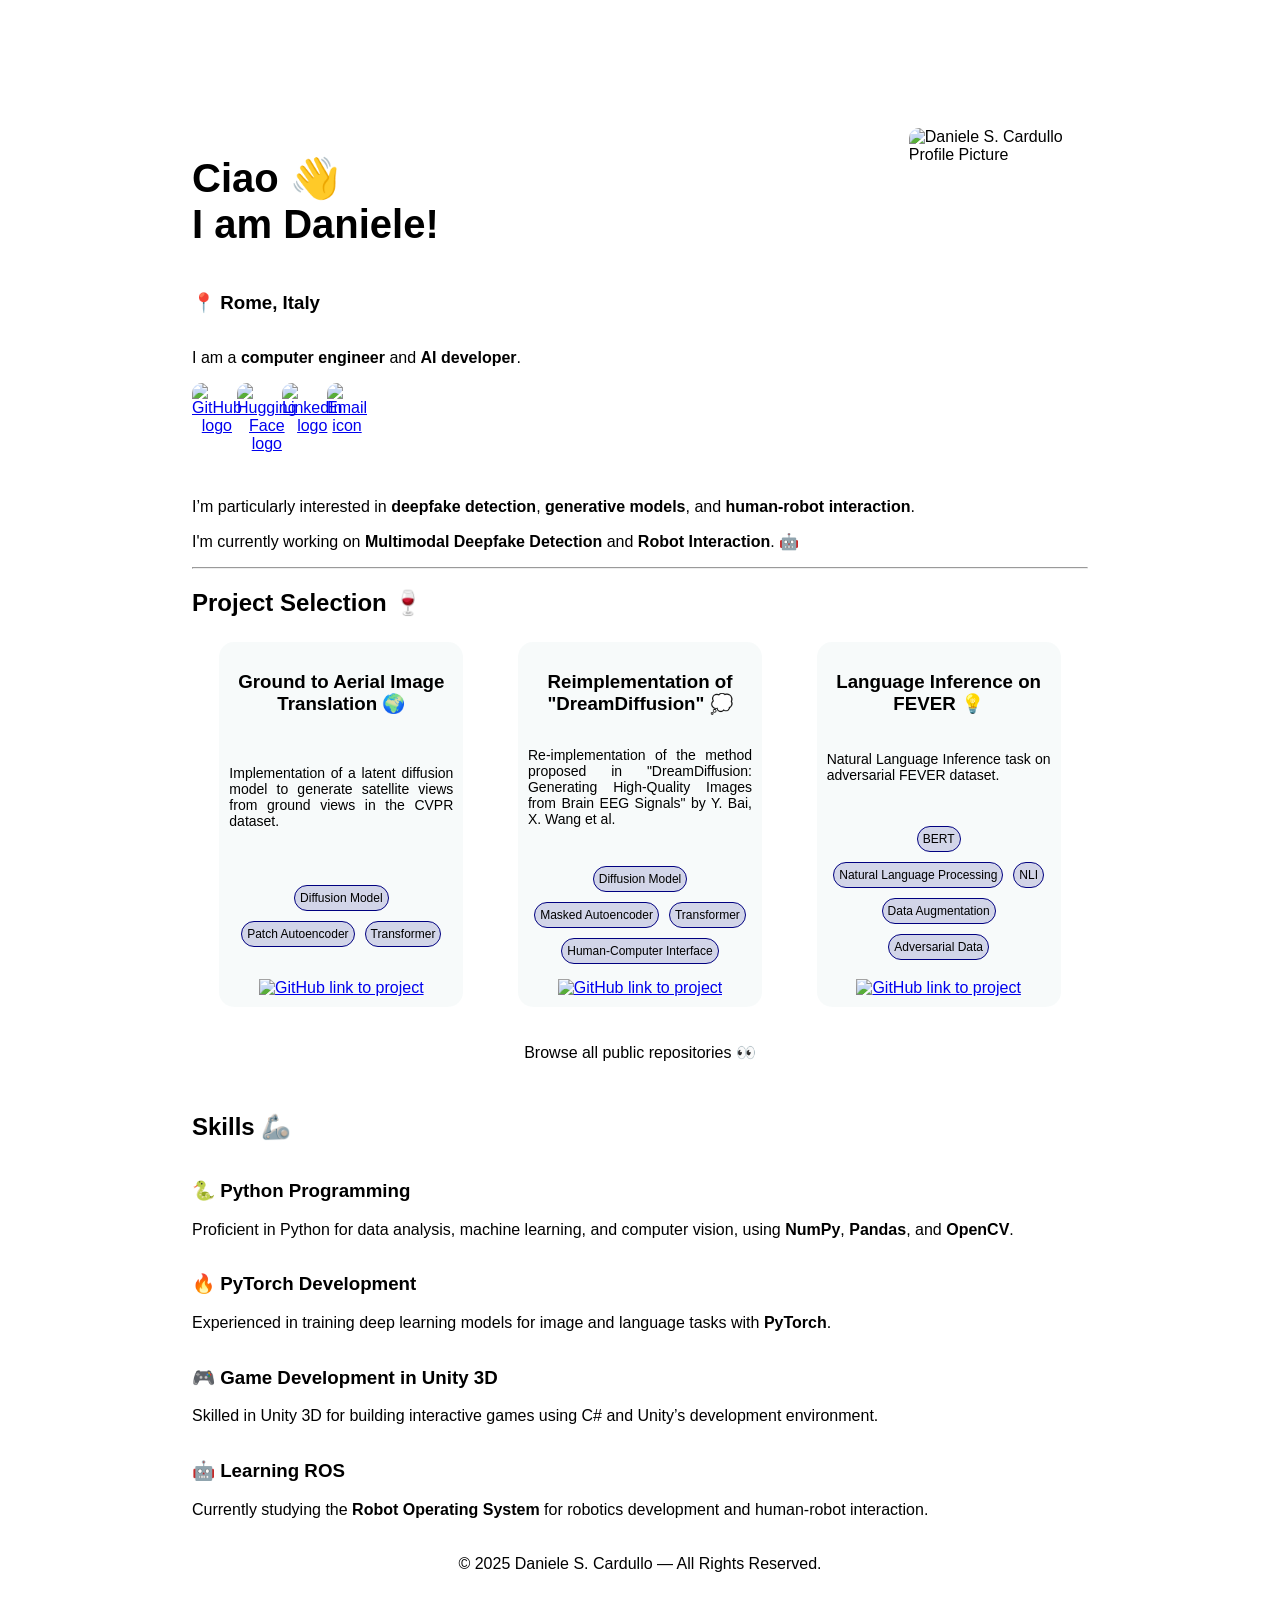
==== index.html @ b748948b "bug fixes" ====
<!DOCTYPE html>
<html lang="en">
<head>
    <meta charset="UTF-8">
    <meta name="viewport" content="width=device-width, initial-scale=1.0">
    <title>Daniele S. Cardullo | AI Developer & Computer Engineer</title>
    
    <!-- Meta SEO Tags -->
    <meta name="description" content="Daniele S. Cardullo is a computer engineer and AI developer based in Rome, Italy. Specialized in deepfake detection, generative models, and human-robot interaction.">
    <meta name="keywords" content="Daniele Cardullo, AI Developer, Computer Engineer, Deepfake Detection, Generative Models, Robotics, Python, PyTorch, Unity 3D, ROS, Hugging Face, GitHub Projects, Rome">
    <meta name="author" content="Daniele S. Cardullo">
    <meta name="robots" content="index, follow">
    <link rel="canonical" href="https://dan-crdll.github.io/"> <!-- Update to your actual domain -->

    <!-- Open Graph / Facebook -->
    <meta property="og:title" content="Daniele S. Cardullo | AI Developer & Computer Engineer">
    <meta property="og:description" content="Portfolio of Daniele S. Cardullo - Explore AI & Robotics Projects.">
    <meta property="og:image" content="https://avatars.githubusercontent.com/u/124797958?v=4">
    <meta property="og:url" content="https://dan-crdll.github.io/">
    <meta property="og:type" content="website">

    <!-- Twitter Card -->
    <meta name="twitter:card" content="summary_large_image">
    <meta name="twitter:title" content="Daniele S. Cardullo | AI Developer & Computer Engineer">
    <meta name="twitter:description" content="Explore the portfolio of Daniele, an AI researcher focused on deepfake detection and HRI.">
    <meta name="twitter:image" content="https://avatars.githubusercontent.com/u/124797958?v=4">

    <link rel="stylesheet" href="style.css">
</head>
<body>
    <header>
        <div id="intro">
            <div class="left">
                <h1>Ciao 👋 <br> I am Daniele!</h1>
                <h3>📍 Rome, Italy</h3>
                <p>I am a <em>computer engineer</em> and <em>AI developer</em>.</p>
                <div id="contacts" aria-label="Social links">
                    <a href="https://github.com/dan-crdll" target="_blank" rel="noopener" aria-label="GitHub">
                        <img class="logo" src="https://cdn-icons-png.flaticon.com/512/25/25231.png" alt="GitHub logo">
                    </a>
                    <a href="https://huggingface.co/osusume" target="_blank" rel="noopener" aria-label="HuggingFace">
                        <img class="logo" src="https://huggingface.co/datasets/huggingface/brand-assets/resolve/main/hf-logo.svg" alt="Hugging Face logo">
                    </a>
                    <a href="https://www.linkedin.com/in/daniele-s-cardullo-014a7a170/" target="_blank" rel="noopener" aria-label="LinkedIn">
                        <img class="logo" src="https://cdn-icons-png.flaticon.com/512/3991/3991775.png" alt="LinkedIn logo">
                    </a>
                    <a href="mailto:danielecardullo.drive@gmail.com" target="_blank" aria-label="Email">
                        <img class="logo" src="https://cdn-icons-png.flaticon.com/512/666/666162.png" alt="Email icon">
                    </a>
                </div>
            </div>
            <div class="right">
                <img src="https://avatars.githubusercontent.com/u/124797958?v=4" alt="Daniele S. Cardullo Profile Picture">
            </div>
        </div>
    </header>

    <main>
        <section id="about">
            <p>I’m particularly interested in <strong>deepfake detection</strong>, <strong>generative models</strong>, and <strong>human-robot interaction</strong>.</p>
            <p>I'm currently working on <em>Multimodal Deepfake Detection</em> and <em>Robot Interaction</em>. 🤖</p>
        </section>

        <hr>

        <h2>Project Selection 🍷</h2>
        <section id="projects">

            <!-- Project Card 1 -->
            <article class="project_card">
                <h3>Ground to Aerial Image Translation 🌍</h3>
                <p>Implementation of a latent diffusion model to generate satellite views from ground views in the CVPR dataset.</p>
                <div class="tags">
                    <span class="tag">Diffusion Model</span>
                    <span class="tag">Patch Autoencoder</span>
                    <span class="tag">Transformer</span>
                </div>
                <a href="https://github.com/dan-crdll/ground_aerial_project" target="_blank" rel="noopener">
                    <img class="logo" src="https://cdn-icons-png.flaticon.com/512/25/25231.png" alt="GitHub link to project">
                </a>
            </article>

            <!-- Project Card 2 -->
            <article class="project_card">
                <h3>Reimplementation of "DreamDiffusion" 💭</h3>
                <p>Re-implementation of the method proposed in "DreamDiffusion: Generating High-Quality Images from Brain EEG Signals" by Y. Bai, X. Wang et al.</p>
                <div class="tags">
                    <span class="tag">Diffusion Model</span>
                    <span class="tag">Masked Autoencoder</span>
                    <span class="tag">Transformer</span>
                    <span class="tag">Human-Computer Interface</span>
                </div>
                <a href="https://github.com/dan-crdll/nn_project_dreamdiffusion" target="_blank" rel="noopener">
                    <img class="logo" src="https://cdn-icons-png.flaticon.com/512/25/25231.png" alt="GitHub link to project">
                </a>
            </article>

            <!-- Project Card 3 -->
            <article class="project_card">
                <h3>Language Inference on FEVER 💡</h3>
                <p>Natural Language Inference task on adversarial FEVER dataset.</p>
                <div class="tags">
                    <span class="tag">BERT</span>
                    <span class="tag">Natural Language Processing</span>
                    <span class="tag">NLI</span>
                    <span class="tag">Data Augmentation</span>
                    <span class="tag">Adversarial Data</span>
                </div>
                <a href="https://github.com/dan-crdll/nli_adversarial_FEVER" target="_blank" rel="noopener">
                    <img class="logo" src="https://cdn-icons-png.flaticon.com/512/25/25231.png" alt="GitHub link to project">
                </a>
            </article>


                <a href="https://github.com/dan-crdll?tab=repositories" class="tab" target="_blank" rel="noopener">
                    Browse all public repositories 👀
                </a>

        </section>

        <h2>Skills 🦾</h2>
        <section id="skills">
            <div class="skill_card">
                <h3>🐍 Python Programming</h3>
                <p>Proficient in Python for data analysis, machine learning, and computer vision, using <strong>NumPy</strong>, <strong>Pandas</strong>, and <strong>OpenCV</strong>.</p>
            </div>

            <div class="skill_card">
            <h3>🔥 PyTorch Development</h3>
            <p>Experienced in training deep learning models for image and language tasks with <strong>PyTorch</strong>.</p>
            </div>

            <div class="skill_card">
                <h3>🎮 Game Development in Unity 3D</h3>
                <p>Skilled in Unity 3D for building interactive games using C# and Unity’s development environment.</p>
            </div>

            <div class="skill_card">
                <h3>🤖 Learning ROS</h3>
                <p>Currently studying the <strong>Robot Operating System</strong> for robotics development and human-robot interaction.</p>
            </div>
        </section>
    </main>

    <footer>
        <p>© 2025 Daniele S. Cardullo — All Rights Reserved.</p>
    </footer>
</body>
</html>
---- style.css ----
body {
    margin: 10% 15% 15% 15%;
    font-family: 'Lucida Sans', 'Lucida Sans Regular', 'Lucida Grande', 'Lucida Sans Unicode', Geneva, Verdana, sans-serif;
}

#intro {
    display: flex;
    flex-direction: row;
    justify-content:space-between;
    width: 100%;
    margin-bottom: 5vh;
}

h1 {
    font-size: 40px;
}

#intro img {
    width: 100%;
    margin: 0;
    border-radius: 10px;
}

hr {
    color:cadetblue;
}

#intro .left {
    width: 100%;
    height: 100%;
    display: flex;
    flex-direction: column;
    justify-content: center;
}

#intro .right {
    width: 25%;
}

#projects {
    display: flex;
    justify-content: space-around;
    flex-wrap: wrap;
    width: 100%;
}

.project_card {
    width: 25%;
    display: flex;
    flex-direction: column;
    justify-content: space-between;
    align-items: center;
    text-align: center;
    border: 0px solid navy;
    border-radius: 15px;
    padding: 10px;
    margin: 5px;
    background-color: rgba(95, 158, 160, 0.05);
}

.project_card p {
    font-size: 14px;
    color: rgb(0, 0, 0);
    text-align: justify;
}

.tag {
    text-align: center;
    padding: 5px;
    border: 1px solid navy;
    border-radius: 25px;
    margin: 5px;
    background-color: rgba(0, 0, 128, 0.15);
    font-size: 12px;
}

.tags {
    display: flex;
    flex-direction: row;
    flex-wrap: wrap;
    justify-content: center;
    align-items: center;
    margin-top: 20px;
}

.logo {
    margin-top: 10px;
    width: 15%;
}

.tab {
    margin-top: 20px;
    margin-bottom: 20px;
    padding: 10px;
    width: 100%;
    text-align: center;
    border: 1px solid white;
    text-decoration: none;
    color: black;
}

.tab:hover {
    cursor: pointer;
    border: 1px solid navy;
    background-color: rgba(0, 0, 128, 0.15);
}

footer {
    width: 100%;
    text-align: center;
    margin-top: 20px;
}

#contacts {
    display: flex;
    justify-content: flex-start;
    flex-wrap: wrap;
    width: 100%;
}

#contacts a {
    text-align: center;
    width: 25px;
    margin-right: 20px;
}

em {
    text-decoration: none;
    font-style: normal;
    font-weight: bold;
}

#skills {
    width: 100%;
    display: flex;
    flex-direction: column;
    justify-content: space-around;
    flex-wrap: wrap;
}

.skill {
    text-align: center;
    width: 5%;
    height: auto;
    margin: 15px;
}

.skill img {
    width: 100%;
}

@media (max-width: 768px) {
    body {
        margin: 5% 10%;
    }

    #intro {
        flex-direction: column;
        align-items: center;
    }

    #intro .left{
        width: 100%;
    }

    #intro .right {
        width: 50%;
    }

    #intro img {
        width: 100%;
        margin-bottom: 20px;
    }

    h1 {
        font-size: 30px;
    }

    #projects {
        flex-direction: column;
        align-items: center;
    }

    .project_card {
        width: 90%;
        margin: 10px 0;
    }

    .tags {
        flex-direction: column;
        align-items: center;
    }

    .tag {
        margin: 5px 0;
        color: navy;
    }

    .logo {
        width: 15%;
    }

    .tab {
        font-size: 14px;
        padding: 8px;
    }

    #contacts {
        justify-content: center;
    }

    #contacts a {
        margin-right: 10px;
    }

    #skills {
        flex-direction: column;
        align-items: center;
    }

    .skill {
        width: 20%;
        margin: 10px 0;
    }
}
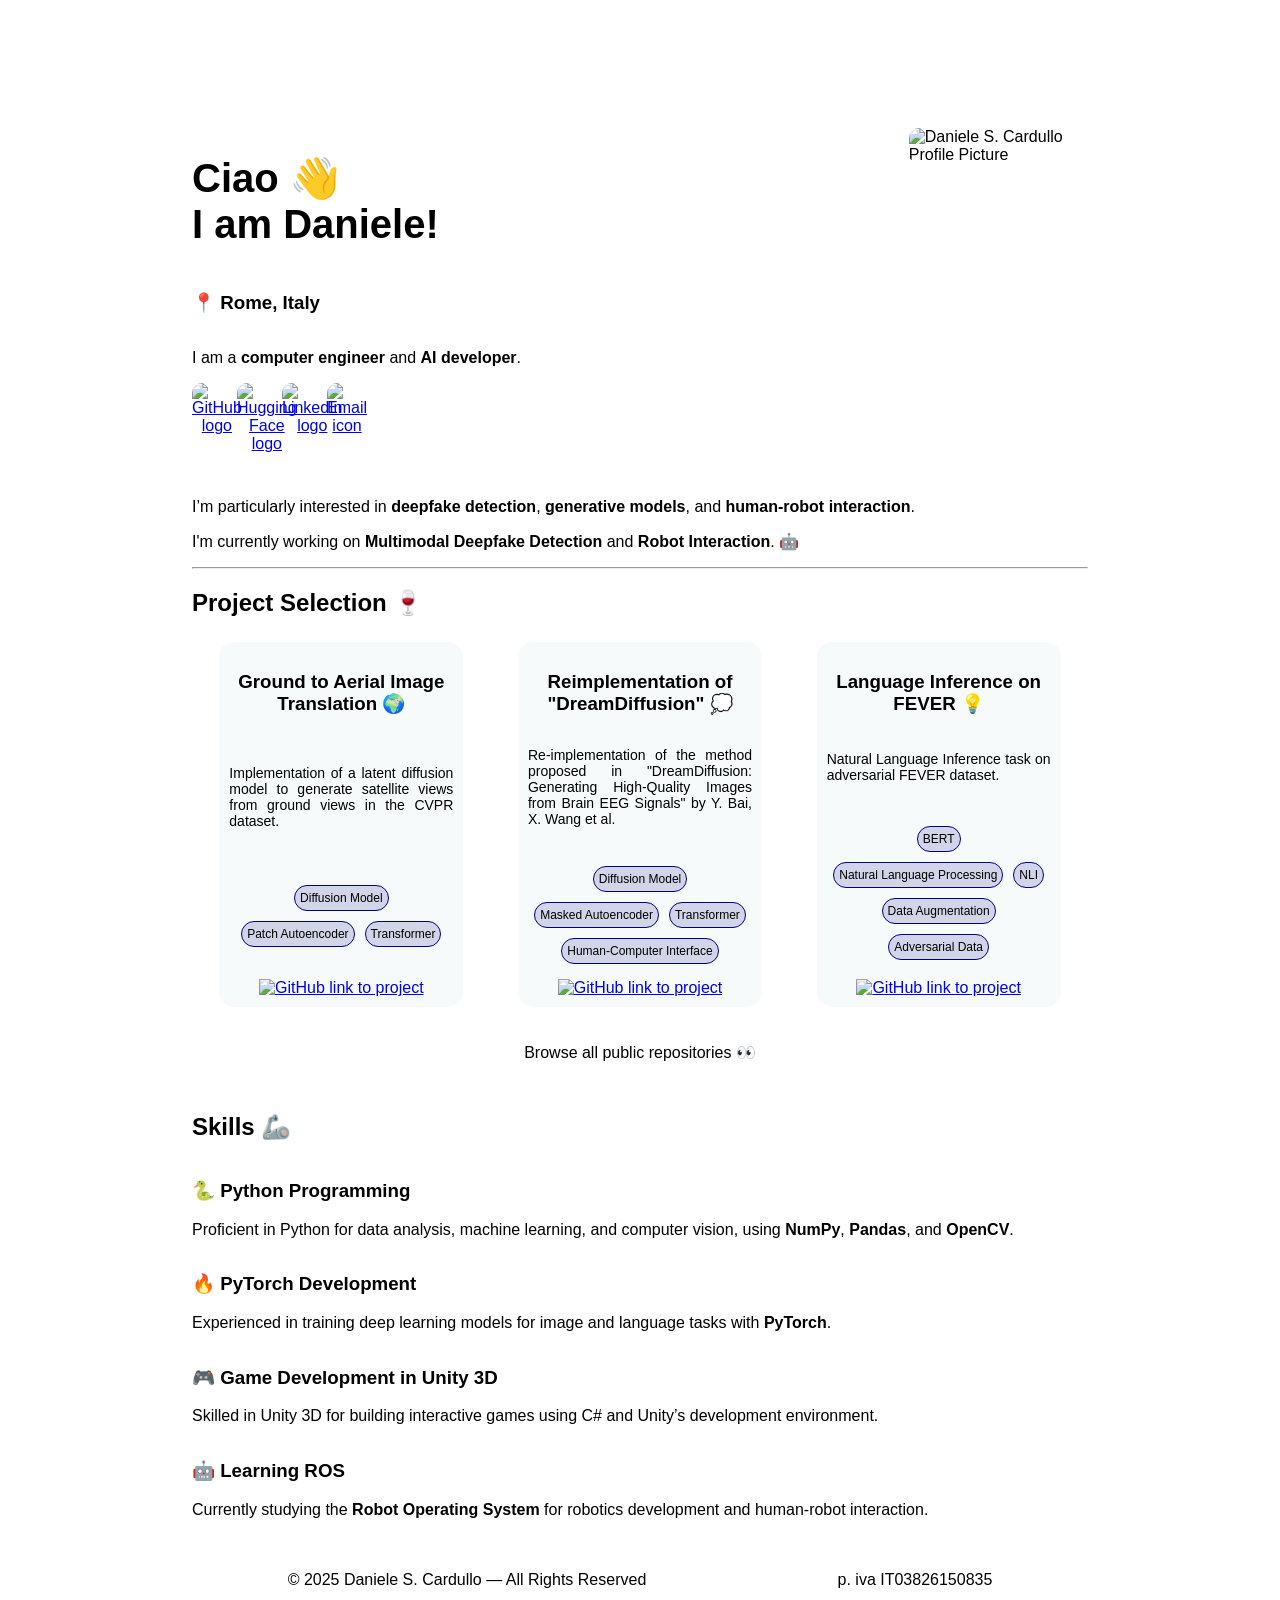
==== commit 2ce0e801: "bug fixes" ====
--- a/index.html
+++ b/index.html
@@ -143,7 +143,7 @@
     </main>
 
     <footer>
-        <p>© 2025 Daniele S. Cardullo — All Rights Reserved.</p>
+        <p>© 2025 Daniele S. Cardullo — All Rights Reserved</p> <p>p. iva  IT03826150835</p>
     </footer>
 </body>
 </html>
--- a/style.css
+++ b/style.css
@@ -109,6 +109,10 @@
     width: 100%;
     text-align: center;
     margin-top: 20px;
+    display: flex;
+    flex-direction: row;
+    justify-content: space-around;
+    align-content: center;
 }
 
 #contacts {
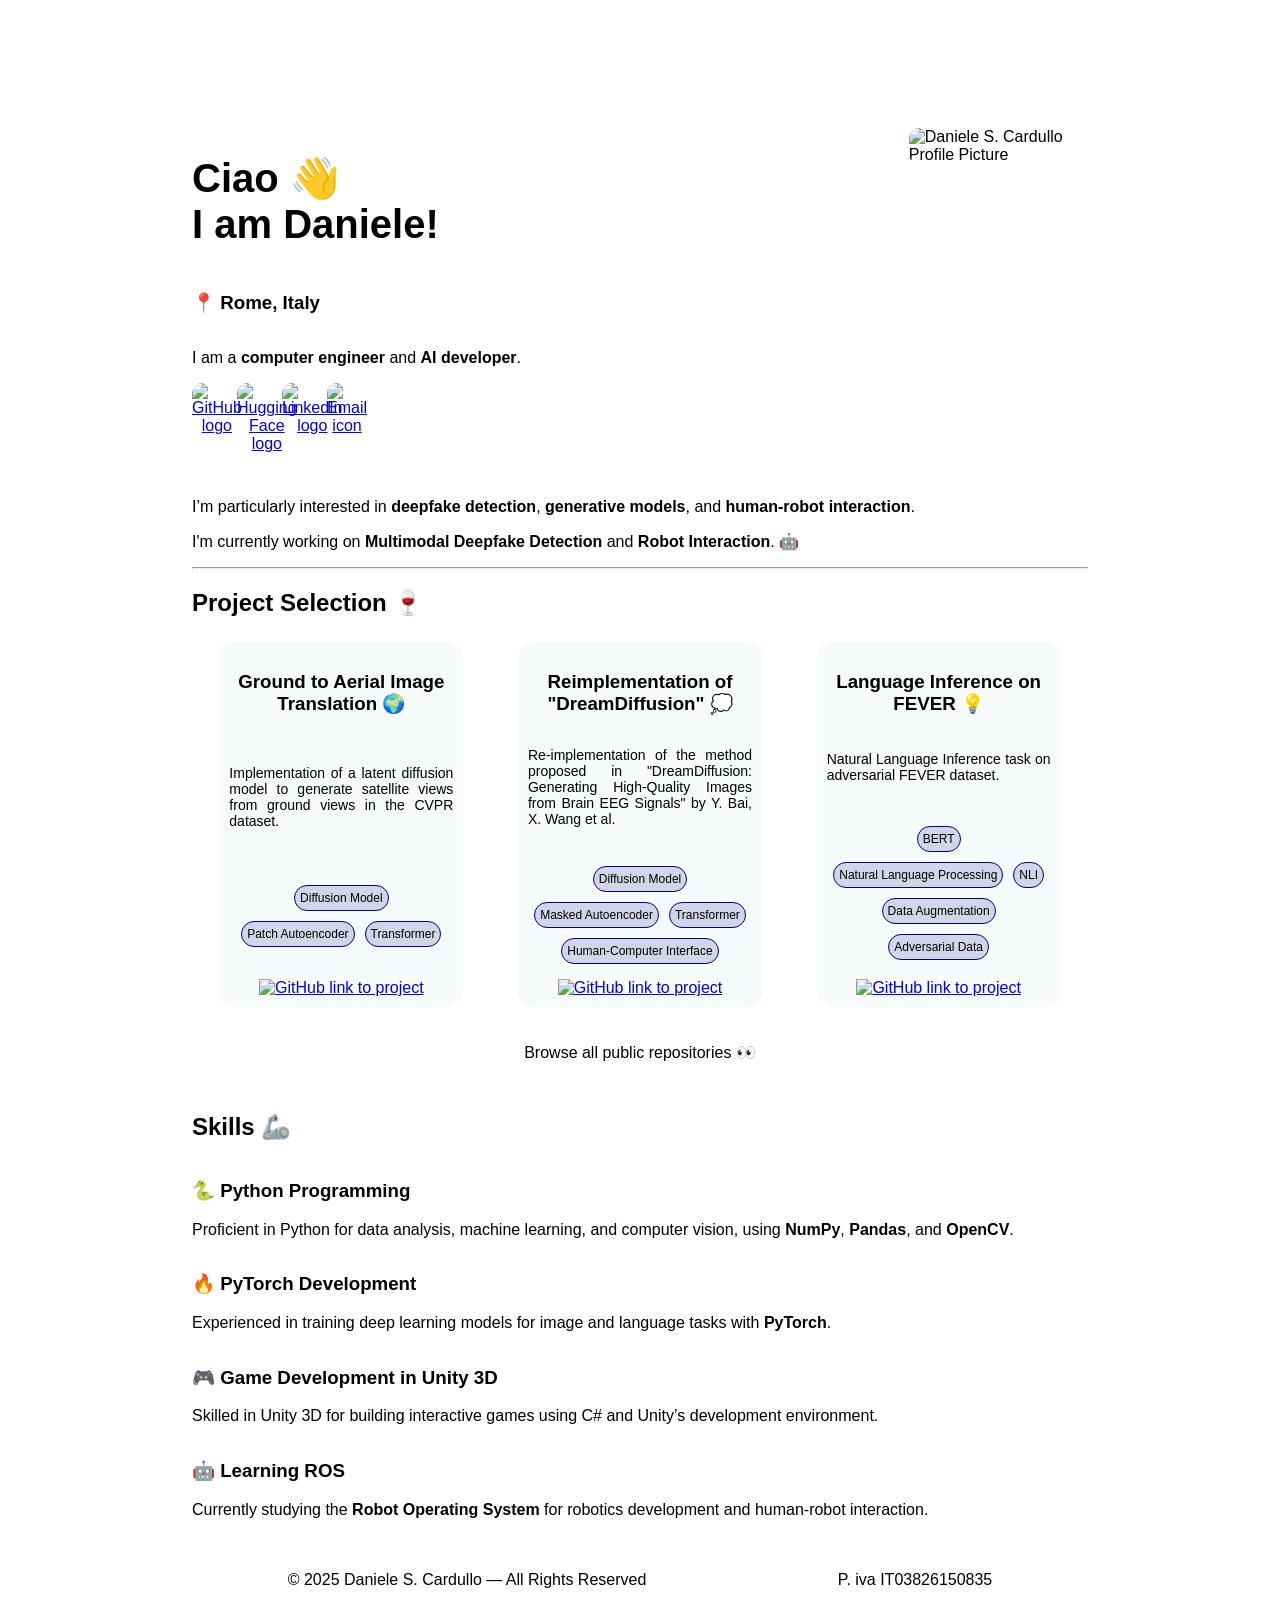
==== commit 28cebf5a: "bug fixes" ====
--- a/index.html
+++ b/index.html
@@ -3,7 +3,7 @@
 <head>
     <meta charset="UTF-8">
     <meta name="viewport" content="width=device-width, initial-scale=1.0">
-    <title>Daniele S. Cardullo | AI Developer & Computer Engineer</title>
+    <title>Daniele S. Cardullo</title>
     
     <!-- Meta SEO Tags -->
     <meta name="description" content="Daniele S. Cardullo is a computer engineer and AI developer based in Rome, Italy. Specialized in deepfake detection, generative models, and human-robot interaction.">
@@ -143,7 +143,7 @@
     </main>
 
     <footer>
-        <p>© 2025 Daniele S. Cardullo — All Rights Reserved</p> <p>p. iva  IT03826150835</p>
+        <p>© 2025 Daniele S. Cardullo — All Rights Reserved</p> <p>P. iva  IT03826150835</p>
     </footer>
 </body>
 </html>
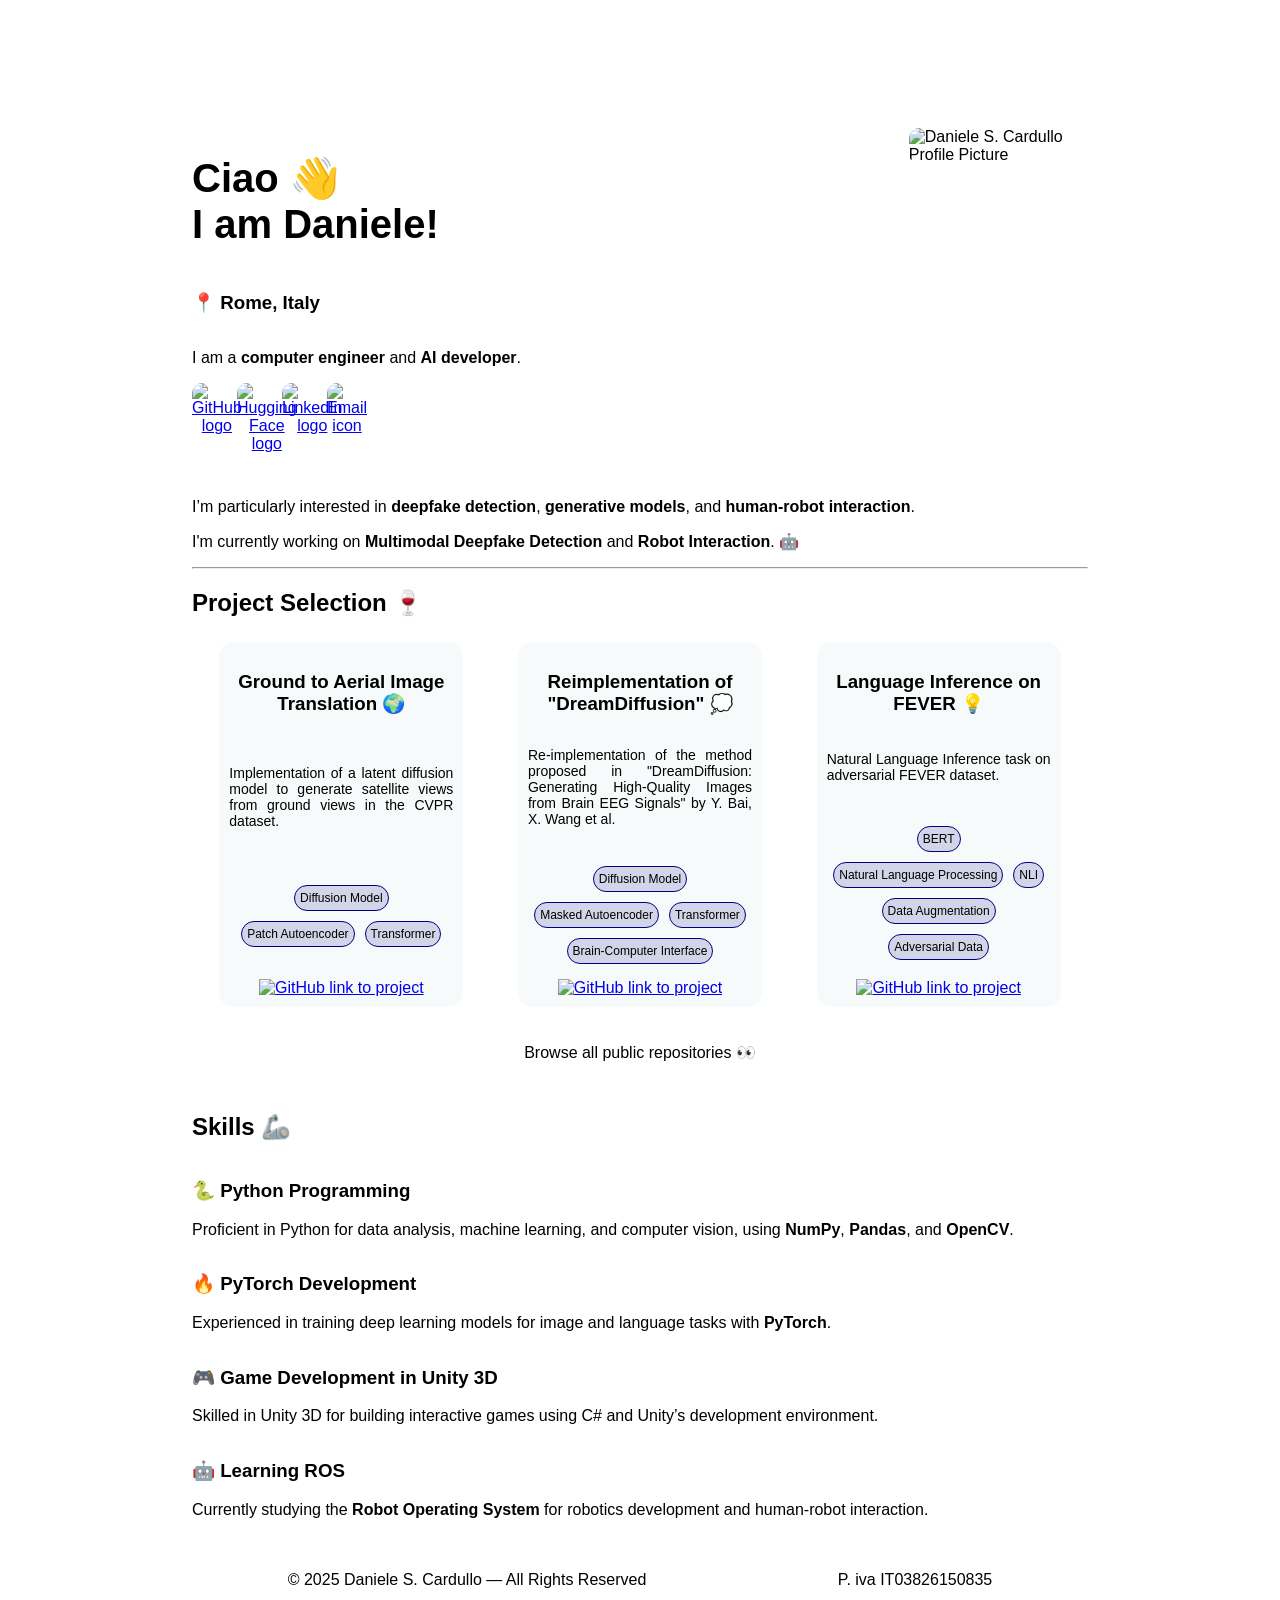
==== commit 319aac66: "bug fixes" ====
--- a/index.html
+++ b/index.html
@@ -88,7 +88,7 @@
                     <span class="tag">Diffusion Model</span>
                     <span class="tag">Masked Autoencoder</span>
                     <span class="tag">Transformer</span>
-                    <span class="tag">Human-Computer Interface</span>
+                    <span class="tag">Brain-Computer Interface</span>
                 </div>
                 <a href="https://github.com/dan-crdll/nn_project_dreamdiffusion" target="_blank" rel="noopener">
                     <img class="logo" src="https://cdn-icons-png.flaticon.com/512/25/25231.png" alt="GitHub link to project">
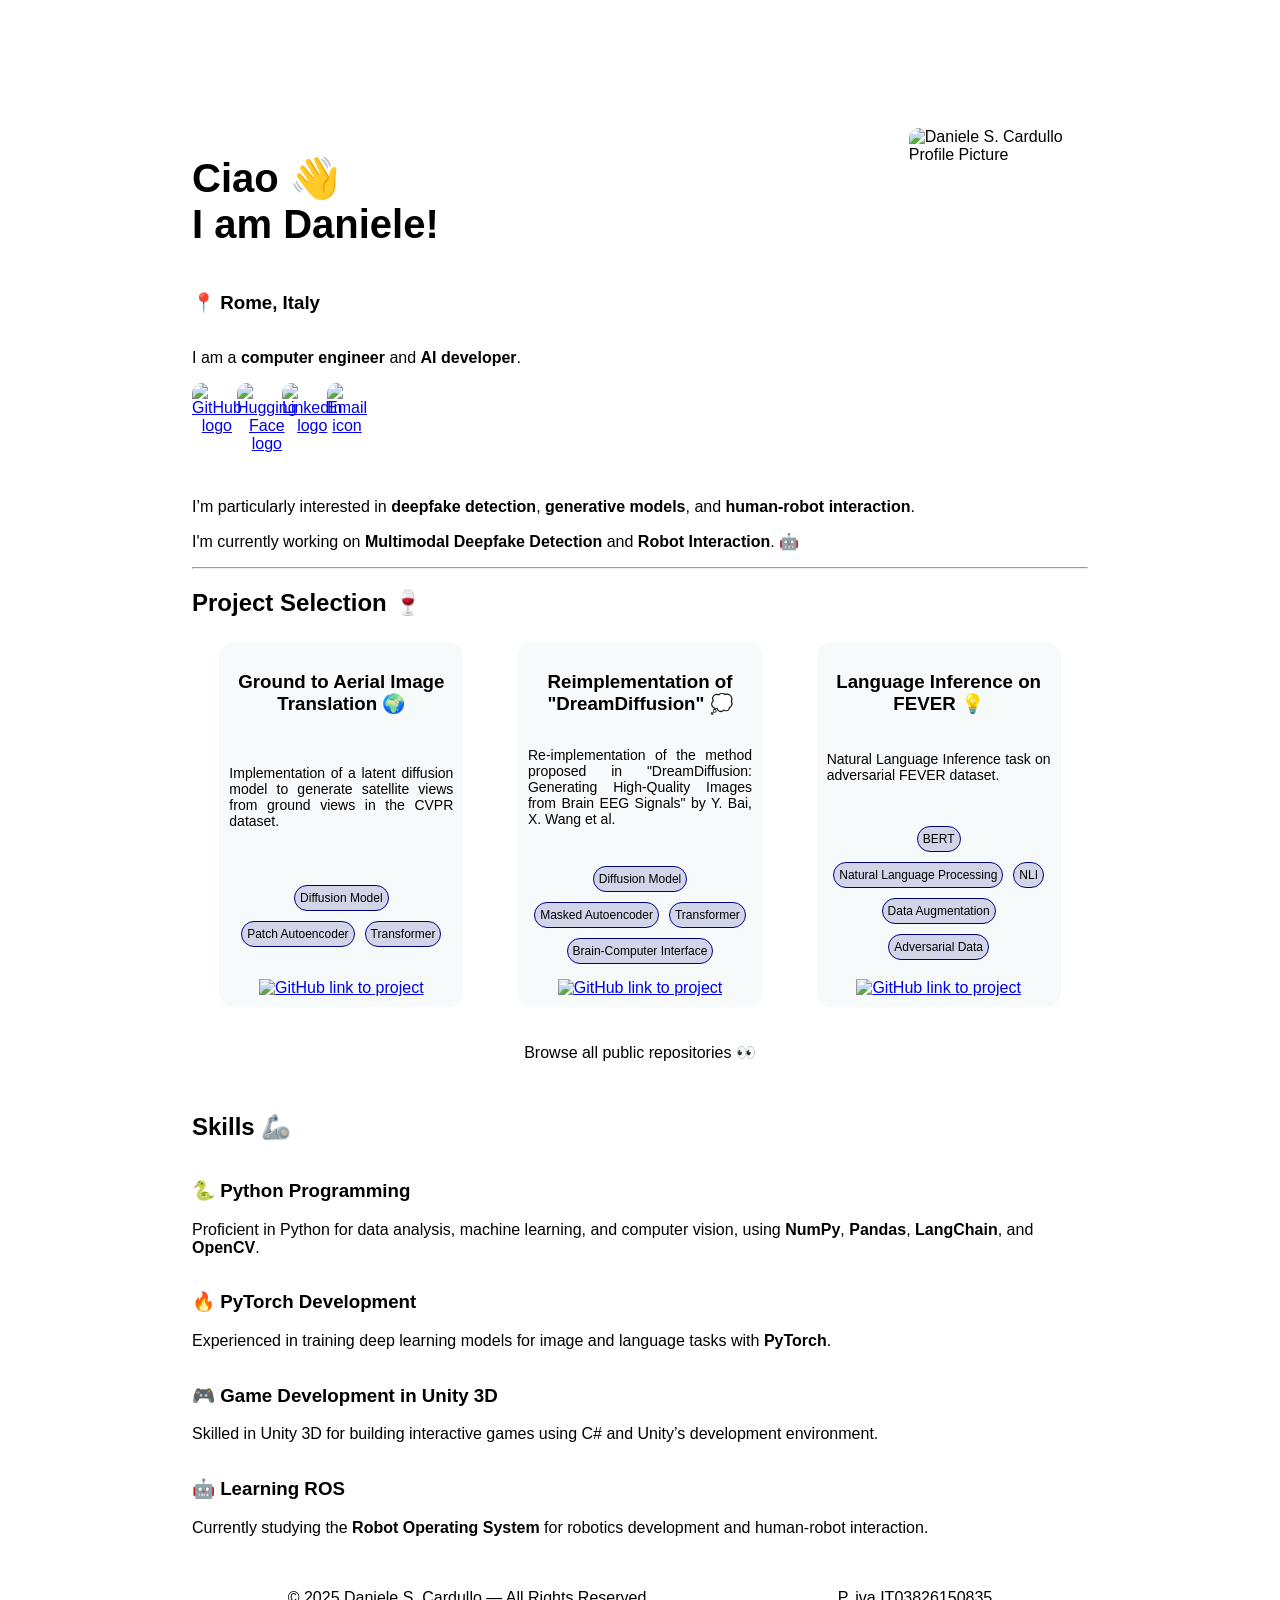
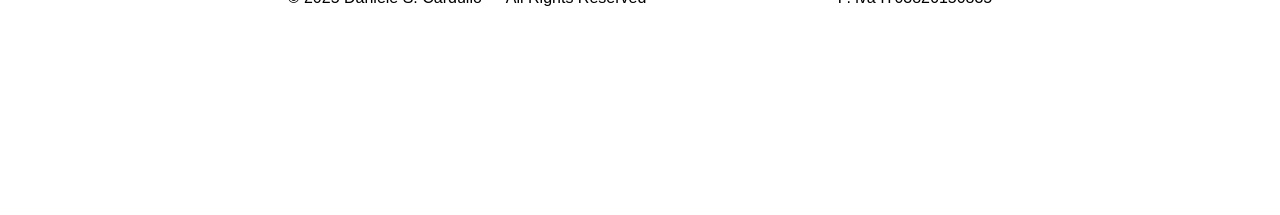
==== commit 77cdc11b: "Update Python skills description to include LangChain" ====
--- a/index.html
+++ b/index.html
@@ -26,9 +26,21 @@
     <meta name="twitter:image" content="https://avatars.githubusercontent.com/u/124797958?v=4">
 
     <link rel="stylesheet" href="style.css">
+
+    <link rel="icon" href="icon.png" type="image/png">
+    <link rel="apple-touch-icon" href="icon.png">
 </head>
 <body>
     <header>
+            <!-- Google tag (gtag.js) -->
+            <script async src="https://www.googletagmanager.com/gtag/js?id=G-DR14ZS0FXV"></script>
+            <script>
+            window.dataLayer = window.dataLayer || [];
+            function gtag(){dataLayer.push(arguments);}
+            gtag('js', new Date());
+
+            gtag('config', 'G-DR14ZS0FXV');
+            </script>
         <div id="intro">
             <div class="left">
                 <h1>Ciao 👋 <br> I am Daniele!</h1>
@@ -122,7 +134,7 @@
         <section id="skills">
             <div class="skill_card">
                 <h3>🐍 Python Programming</h3>
-                <p>Proficient in Python for data analysis, machine learning, and computer vision, using <strong>NumPy</strong>, <strong>Pandas</strong>, and <strong>OpenCV</strong>.</p>
+                <p>Proficient in Python for data analysis, machine learning, and computer vision, using <strong>NumPy</strong>, <strong>Pandas</strong>, <strong>LangChain</strong>, and <strong>OpenCV</strong>.</p>
             </div>
 
             <div class="skill_card">
@@ -146,4 +158,4 @@
         <p>© 2025 Daniele S. Cardullo — All Rights Reserved</p> <p>P. iva  IT03826150835</p>
     </footer>
 </body>
-</html>+</html>
